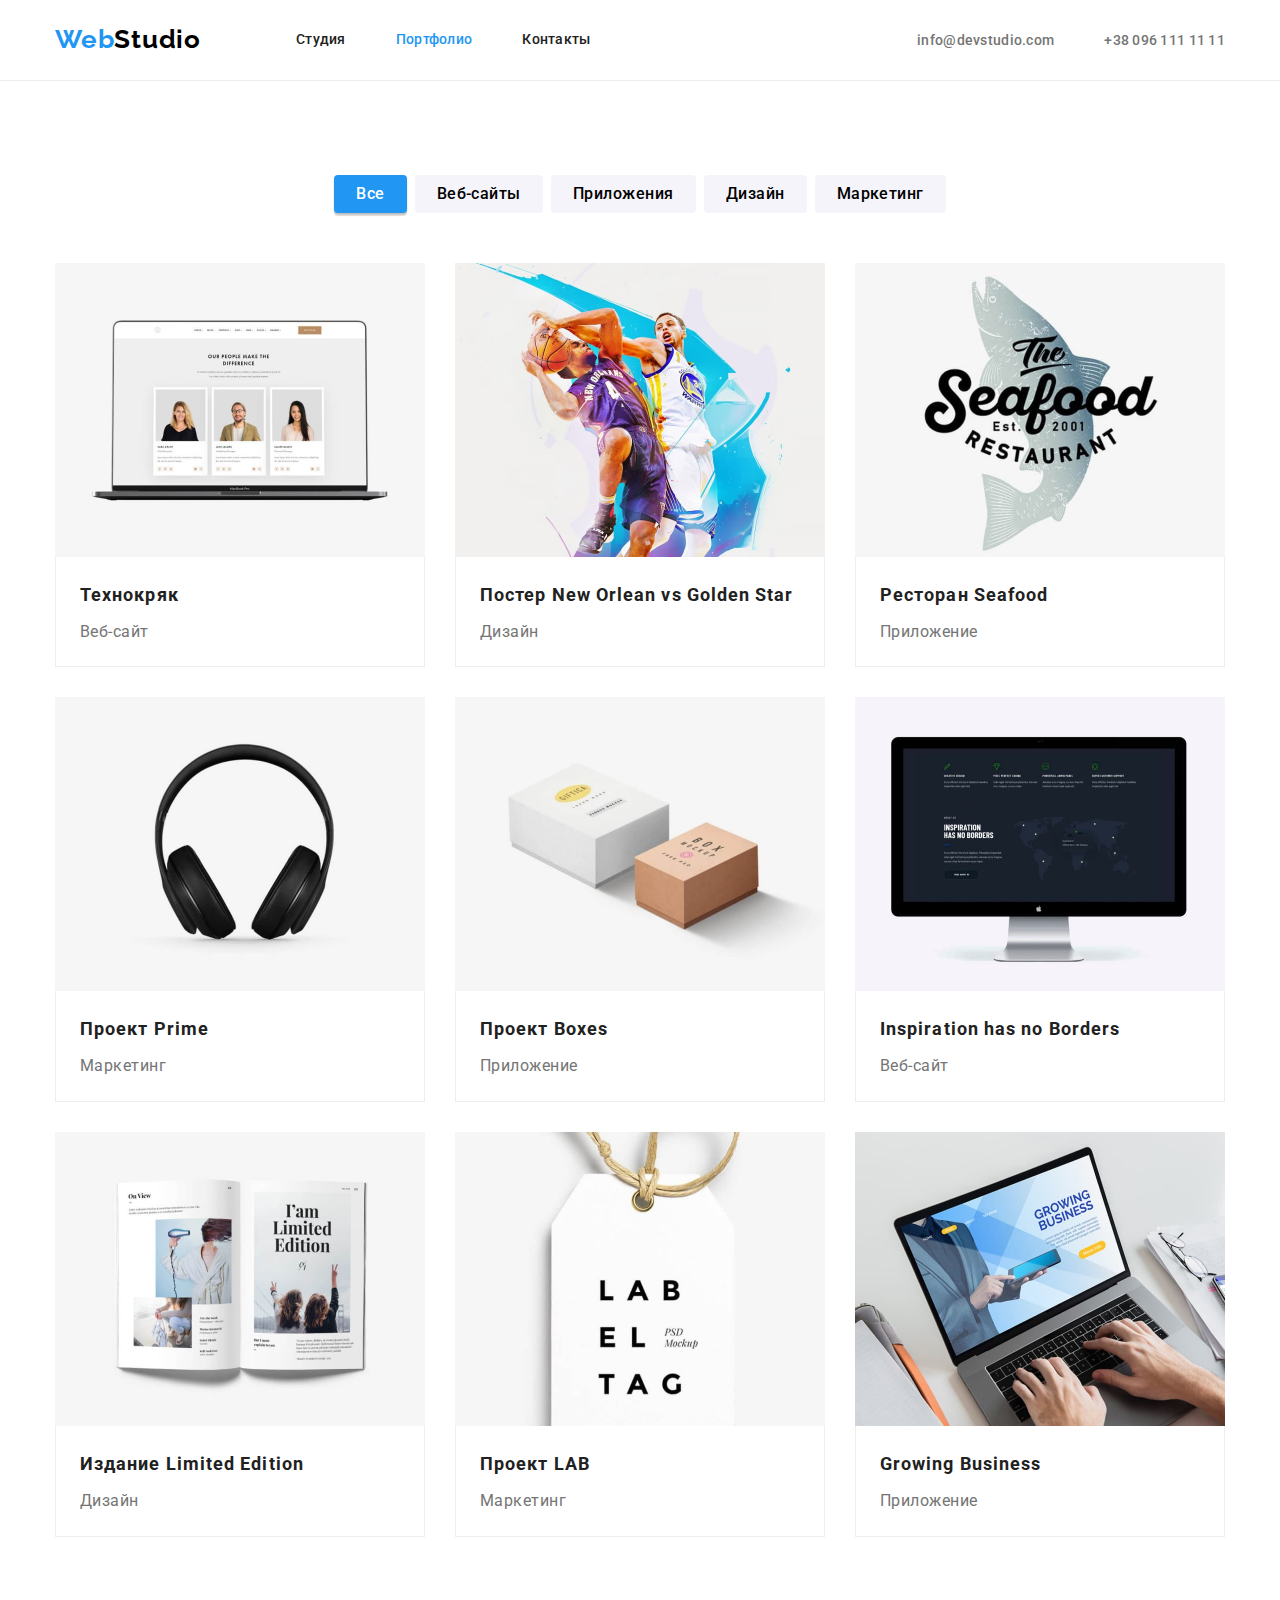
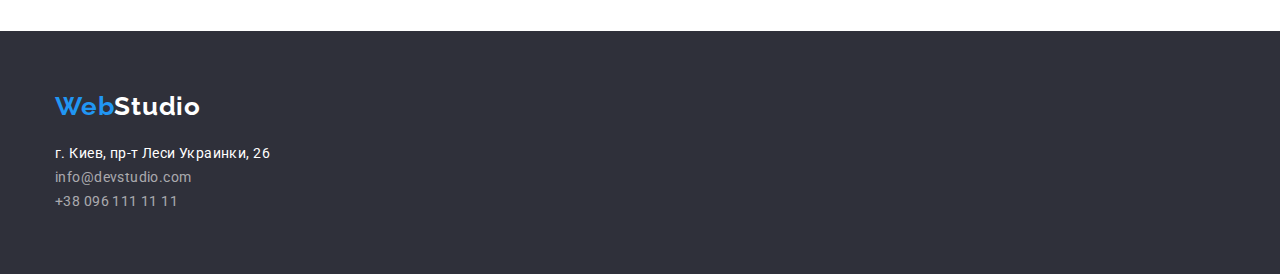
==== portfolio.html @ 75a1239a "copy hw3" ====
<!DOCTYPE html>
<html lang="ru">
<head>
    <meta charset="UTF-8">
    <meta http-equiv="X-UA-Compatible" content="IE=edge">
    <meta name="viewport" content="width=device-width, initial-scale=1.0">
    <title>Портфолио</title>
    <link rel="preconnect" href="https://fonts.googleapis.com">
    <link rel="preconnect" href="https://fonts.gstatic.com" crossorigin>
    <link href="https://fonts.googleapis.com/css2?family=Raleway:wght@700&family=Roboto:wght@400;500;700;900&display=swap" rel="stylesheet">
    <link rel="stylesheet" href="https://cdnjs.cloudflare.com/ajax/libs/modern-normalize/1.1.0/modern-normalize.min.css">
    <link rel="stylesheet" href="./css/styles.css">
</head>
<body>
    <!--Head-->
    <header class="head">
        <div class="container">
            <a href="index.html" class="logo"><span class="logo-part">Web</span>Studio</a>
            <nav class="navigation">
                <ul class="main-nav">
                    <li class="item-nav"><a class="link-nav link" href="index.html">Студия</a></li>
                    <li class="item-nav"><a class="link-nav link current" href="portfolio.html">Портфолио</a></li>
                    <li class="item-nav"><a class="link-nav link" href="contacts">Контакты</a></li>
                </ul>
            </nav>
            <ul class="contacts">
                <li class="contact"><a class="contact-mail link" href="mailto:info@devstudio.com">info@devstudio.com</a></li>
                <li class="contact"><a class="contact-tel link" href="tel:+380961111111">+38 096 111 11 11</a></li>
            </ul>
        </div>      
    </header>
    <!--Main-->
    <section class="section">
        <div class="container">
            <h1 hidden>Портфолио</h1>
            <ul class="filters">
                <li class="filter-item"><button class="filter activ" type="button">Все</button></li>
                <li class="filter-item"><button class="filter" type="button">Веб-сайты</button></li>
                <li class="filter-item"><button class="filter" type="button">Приложения</button></li>
                <li class="filter-item"><button class="filter" type="button">Дизайн</button></li>
                <li class="filter-item"><button class="filter" type="button">Маркетинг</button></li>
            </ul>
            <ul class="portfolio-list">
                <li class="portfolio-item">
                    <img src="./images/portfolio-image1.jpg" alt="МакБук про тремя фото на экране" width="370">
                    <div class="wrapper">
                        <h2 class="title-element">Технокряк</h2>
                        <p class="element-filter">Веб-сайт</p>
                    </div>
                </li>
                <li class="portfolio-item">
                    <img src="./images/portfolio-image2.jpg" alt="Постер с двумя баскетболистами" width="370">
                    <div class="wrapper">
                        <h2 class="title-element">Постер New Orlean vs Golden Star</h2>
                        <p class="element-filter">Дизайн</p>
                    </div>
                </li>
                <li class="portfolio-item">
                    <img src="./images/portfolio-image3.jpg" alt="Логотип ресторана Seafood" width="370">                
                    <div class="wrapper">
                        <h2 class="title-element">Ресторан Seafood</h2>
                        <p class="element-filter">Приложение</p>
                    </div>
                </li>
                <li class="portfolio-item">
                    <img src="./images/portfolio-image4.jpg" alt="Наушники" width="370">
                    <div class="wrapper">
                        <h2 class="title-element">Проект Prime</h2>
                        <p class="element-filter">Маркетинг</p>
                    </div>
                </li>
                <li class="portfolio-item">
                    <img src="./images/portfolio-image5.jpg" alt="2 подарочных коробочки, белая и коричневая" width="370">
                    <div class="wrapper">
                        <h2 class="title-element">Проект Boxes</h2>
                        <p class="element-filter">Приложение</p>
                    </div>
                </li>
                <li class="portfolio-item">
                    <img src="./images/portfolio-image6.jpg" alt="Монитор с сайтом" width="370">
                    <div class="wrapper">
                        <h2 class="title-element" lang="en">Inspiration has no Borders</h2>
                        <p class="element-filter">Веб-сайт</p>
                    </div>
                </li>
                <li class="portfolio-item">
                    <img src="./images/portfolio-image7.jpg" alt="Открытая книга" width="370">
                    <div class="wrapper">
                        <h2 class="title-element">Издание Limited Edition</h2>
                        <p class="element-filter">Дизайн</p>
                    </div>
                </li>
                <li class="portfolio-item">
                    <img src="./images/portfolio-image8.jpg" alt="Бирка с вещи" width="370">
                    <div class="wrapper">
                        <h2 class="title-element">Проект LAB</h2>
                        <p class="element-filter">Маркетинг</p>
                    </div>
                </li>
                <li class="portfolio-item">
                    <img src="./images/portfolio-image9.jpg" alt="Рбочий стол с ноутбуком, очками и документами" width="370">
                    <div class="wrapper">
                        <h2 class="title-element" lang="en">Growing Business</h2>
                        <p class="element-filter">Приложение</p>
                    </div>
                </li>
            </ul>
        </div>
    </section>
    <!--Footer-->
    <footer class="footer">
        <div class="container">
        <a href="index.html" class="logo"><span class="logo-part">Web</span>Studio</a>
            <ul class="footer-contacts">
                <li><address>г. Киев, пр-т Леси Украинки, 26</address></li>
                <li><a class="footer-link link" href="mailto:info@devstudio.com">info@devstudio.com</a></li>
                <li><a class="footer-link link" href="tel:+380961111111">+38 096 111 11 11</a></li>       
            </ul>
        </div>    
    </footer>
</body>
</html>
---- css/styles.css ----
:root {
    --primari-text-color: #212121;
    --secondary-text-color: #757575;
    --accent-color: #2196F3;
}

body {
    font-family: 'Roboto', sans-serif;
    color: var(--primari-text-color);  
}

* {
    /* outline: 2px solid tomato */
}

li {
    list-style-type: none;
}

.container {
    width: 1200px;
    padding-right: 15px;
    padding-left: 15px;
    margin: 0 auto;
}

.section {
    padding-top: 94px;
    padding-bottom: 94px;
}
/*header-styles*/

.head {
    border-bottom: 1px solid #ECECEC;
}
.head > .container {
    align-items: center;
    display: flex;
}

.logo {
    text-decoration: none;
    font-family: 'Raleway', sans-serif;
    font-style: normal;
    font-weight: 700;
    font-size: 26px;
    line-height: 1.2;  
    letter-spacing: 0.03em;    
    color: #000000;

    margin-right: 95px;
}

.logo-part {
    color: var(--accent-color);
}

.main-nav {
    display: flex;
    margin-top: 0px;
    padding-left: 0px;
    margin-bottom: 0px;
}

.link-nav {
    text-decoration: none;
    font-style: normal;
    font-weight: 500;
    font-size: 14px;
    line-height: 1.14;
    letter-spacing: 0.02em;
    color: var(--primari-text-color);
    display: block;
    padding-top: 32px;
    padding-bottom: 32px;
}

.item-nav:not(:last-child) {
    margin-right: 50px;
}

.current {
    color: var(--accent-color);
}

.contacts {
    display: flex;
    margin-top: 0px;
    margin-left: auto;
    margin-bottom: 0px;
    padding-left: 0px;
}

.contact:not(:last-child) {
    margin-right: 50px;
}
.contact-mail, .contact-tel {
    text-decoration: none;
    font-style: normal;
    font-weight: 500;
    font-size: 14px;
    line-height: 1.14;
    letter-spacing: 0.02em;
    color: var(--secondary-text-color);
    padding-top: 32px;
    padding-bottom: 32px;
}


.link:hover {
    color: var(--accent-color);
}

.link:focus {
    color: var(--accent-color);
}

/*Title*/

.hero {   
    background: #2F303A;
    padding: 200px 0; 
}

.hero > .container {
    padding: 0 auto;
    text-align: center;
}

.hero-title {
    font-style: normal;
    font-weight: 900;
    font-size: 44px;
    line-height: 1.36;
    letter-spacing: 0.06em; 
    text-transform: uppercase;    
    color: #FFFFFF;
    width: 700px;
    margin: 0 auto;
    margin-bottom: 30px;
}

.but-title {
    font-style: normal;
    font-weight: 700;
    font-size: 16px;
    line-height: 1.88;
    letter-spacing: 0.06em;   
    color: #FFFFFF;
    background: var(--accent-color);
    box-shadow: 0px 4px 4px rgba(0, 0, 0, 0.15);
    border-radius: 4px;
    width: 200px;
    height: 50px;
    cursor: pointer;
    border: 0;
}

.but-title:hover {
    background-color: #188CE8;
}

.but-title:focus {
    background-color: #188CE8;
}

/*about*/

.features {
    display: flex;
    align-self: auto;
    justify-content: space-between;
 
    max-width: 1200px;
    padding-left: 0px;
    margin-top: 0px;
    margin-bottom: 0px;
}

.features-item {
    max-width: 270px;
}

.features-item:not(:last-child) {
    margin-right: 30px;
}

.features-title {
    font-style: normal;
    font-weight: 700;
    font-size: 14px;
    line-height: 1.14;
    letter-spacing: 0.03em;
    text-transform: uppercase;

    margin-top: 0px;
    margin-bottom: 10px;
}

.features-text {
    font-style: normal;
    font-weight: 400;
    font-size: 14px;
    line-height: 1.71; 
    letter-spacing: 0.03em;   
    color: var(--secondary-text-color);

    margin-top: 0px;
    margin-bottom: 0px;
}

/*main work*/

.features-inner-title {   
    margin-top: 0px;
    margin-bottom: 50px;
}

.features-inner {
    padding-top: 0px;
}

.features-inner-title,
.title-team {
    font-style: normal;
    font-weight: 700;
    font-size: 36px;
    line-height: 1.17;
    text-align: center;
    letter-spacing: 0.03em;
}

.features-inner-list {
    display: flex;
    margin-top: 0px;
    margin-bottom: 0px;
    padding-left: 0px;
}

.features-inner-item:not(:last-child) {
    margin-right: 30px;
}

/*team*/

.team {
    background: #F5F4FA;
}

.title-team {
    margin-top: 0px;
    margin-bottom: 50px;
}

.team-list {
    display: flex;
    margin-top: 0px;
    margin-bottom: 0px;
    padding-left: 0px;
}

.team-item {
    background: #FFFFFF;
    box-shadow: 0px 1px 3px rgba(0, 0, 0, 0.12), 0px 1px 1px rgba(0, 0, 0, 0.14), 0px 2px 1px rgba(0, 0, 0, 0.2);
    border-radius: 0px 0px 4px 4px;
}

.team-item:not(:last-child) {
    margin-right: 30px;
}

.team-item > .wrapper {
    padding-top: 30px;
    padding-bottom: 30px;
}

.name {
    font-style: normal;
    font-weight: 500;
    font-size: 16px;
    line-height: 1.19;
    text-align: center;
    letter-spacing: 0.03em;

    margin-top: 0px;
    margin-bottom: 10px;
}

.position {
    font-style: normal;
    font-weight: 400;
    font-size: 16px;
    line-height: 1.19;  
    text-align: center;
    letter-spacing: 0.03em;
    color: var(--secondary-text-color);
    margin-top: 0px;
    margin-bottom: 0px;
}

/*footer*/

footer {
    background: #2F303A;
    padding: 60px 0;
}

footer > .container {
    display: flex;
    flex-direction: column;
}

footer .logo {
    color: #ffffff;
}

.footer-contacts {
    padding-left: 0px;
    margin-top: 20px;
    margin-bottom: 0px;
}

address {
    font-style: normal;
    font-weight: 400;
    font-size: 14px;
    line-height: 1.71;
    letter-spacing: 0.03em;
    color: #FFFFFF;
}

.footer-link {
    text-decoration: none;
    font-style: normal;
    font-weight: 400;
    font-size: 14px;
    line-height: 1.71;   
    letter-spacing: 0.03em;   
    color: rgba(255, 255, 255, 0.6);
}

/* portfolio*/

/*portfolio main*/

.filters {
    display: flex;
    justify-content: center;
    margin-top: 0px;
    margin-bottom: 50px;
    margin-left: 0px;
    padding-left: 0px;
}

.filter {
    font-family: 'Roboto';
    font-style: normal;
    font-weight: 500;
    font-size: 16px;
    line-height: 1.6;
    text-align: center;
    letter-spacing: 0.03em;
    background: #F5F4FA;
    border-radius: 4px;
    border: 0;
    cursor: pointer;
    
    padding: 6px 22px;
}

.filter-item:not(:last-child) {
    margin-right: 8px;
}

.activ {
    background: var(--accent-color);
    box-shadow: 0px 3px 1px rgba(0, 0, 0, 0.1),
        0px 1px 2px rgba(0, 0, 0, 0.08),
        0px 2px 2px rgba(0, 0, 0, 0.12);
    color: #FFFFFF;
}

.filter:hover {
    background: var(--accent-color);
    box-shadow: 0px 3px 1px rgba(0, 0, 0, 0.1),
        0px 1px 2px rgba(0, 0, 0, 0.08),
        0px 2px 2px rgba(0, 0, 0, 0.12);
    color: #FFFFFF;
}

.filter:focus {
    background: var(--accent-color);
    box-shadow: 0px 3px 1px rgba(0, 0, 0, 0.1),
        0px 1px 2px rgba(0, 0, 0, 0.08),
        0px 2px 2px rgba(0, 0, 0, 0.12); 
    color: #FFFFFF;   
}

.portfolio-list {
    display: flex;
    flex-wrap: wrap;

    margin-top: 0px;
    margin-bottom: 0px;
    padding-left: 0px;
}

.portfolio-item {
    margin-right: 30px;
    margin-bottom: 30px;
    background: #FFFFFF;
}

.portfolio-item:nth-child(3n) {
    margin-right: 0px;
}

.portfolio-item:nth-child(n+7) {
    margin-bottom: 0px;
}

.portfolio-item > .wrapper {
    padding: 20px 24px;
    border-right: 1px solid #EEEEEE;
    border-bottom: 1px solid #EEEEEE;
    border-left: 1px solid #EEEEEE;
}

.portfolio-item > img {
    display: block;
}

.title-element {
    font-style: normal;
    font-weight: 700;
    font-size: 18px;
    line-height: 2;
    letter-spacing: 0.06em;

    margin-top: 0px;
    margin-bottom: 4px;
}

.element-filter {
    font-style: normal;
    font-weight: 400;
    font-size: 16px;
    line-height: 1.87;
    letter-spacing: 0.03em;
    color: var(--secondary-text-color);

    margin-top: 0px;
    margin-bottom: 0px;
}
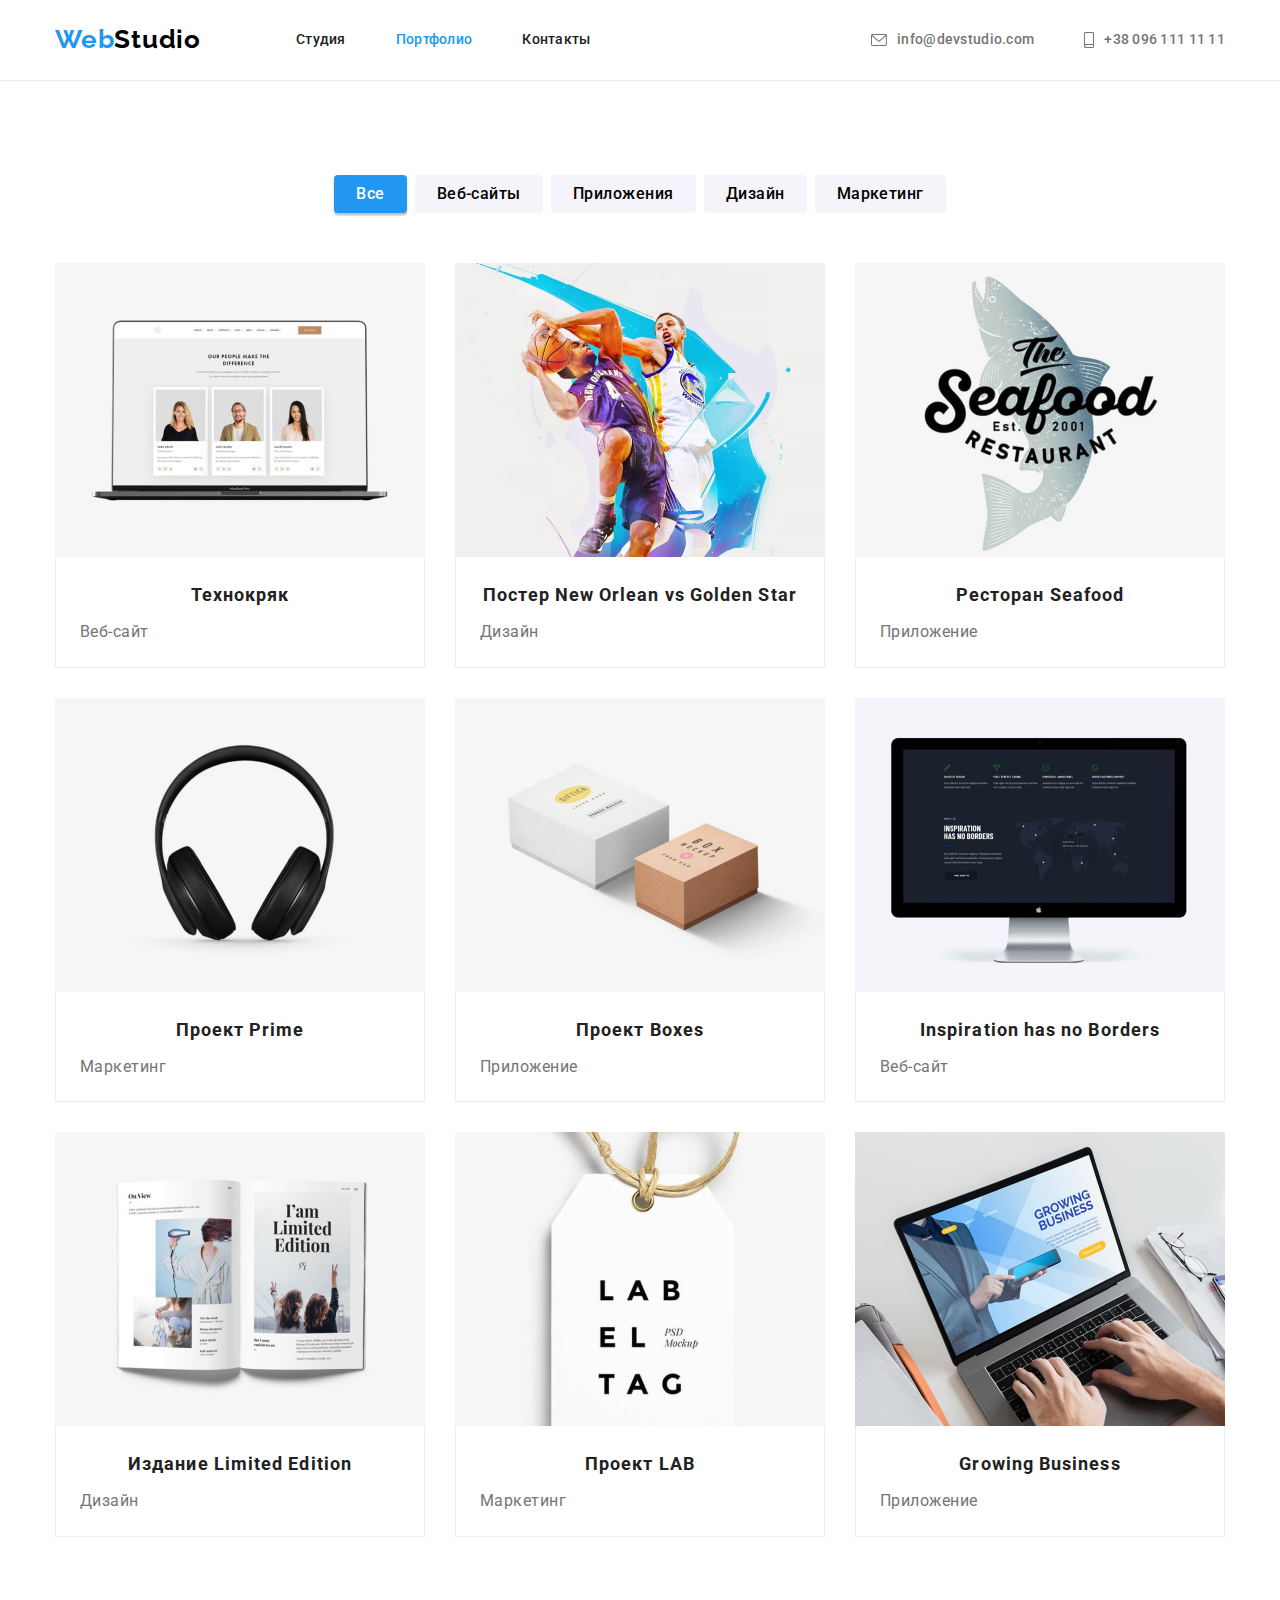
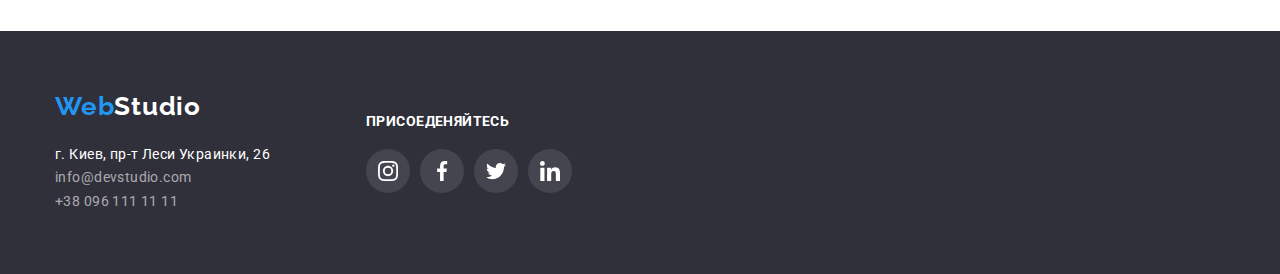
==== commit 2bb349cd: "ended work" ====
--- a/portfolio.html
+++ b/portfolio.html
@@ -24,8 +24,22 @@
                 </ul>
             </nav>
             <ul class="contacts">
-                <li class="contact"><a class="contact-mail link" href="mailto:info@devstudio.com">info@devstudio.com</a></li>
-                <li class="contact"><a class="contact-tel link" href="tel:+380961111111">+38 096 111 11 11</a></li>
+                <li class="contact">              
+                    <a class="contact-mail link" href="mailto:info@devstudio.com">
+                        <svg class="icon-envelope icon-contacts" width="16" height="12">
+                            <use href="./images/sprite.svg#icon-envelope"></use>
+                        </svg>
+                        info@devstudio.com
+                    </a>
+                </li>
+                <li class="contact">            
+                    <a class="contact-tel link" href="tel:+380961111111">
+                        <svg class="icon-smartphone icon-contacts" width="10" height="16">
+                            <use href="./images/sprite.svg#icon-smartphone"></use>
+                        </svg>
+                        +38 096 111 11 11
+                    </a>
+                </li>
             </ul>
         </div>      
     </header>
@@ -108,14 +122,49 @@
         </div>
     </section>
     <!--Footer-->
-    <footer class="footer">
-        <div class="container">
-        <a href="index.html" class="logo"><span class="logo-part">Web</span>Studio</a>
-            <ul class="footer-contacts">
-                <li><address>г. Киев, пр-т Леси Украинки, 26</address></li>
-                <li><a class="footer-link link" href="mailto:info@devstudio.com">info@devstudio.com</a></li>
-                <li><a class="footer-link link" href="tel:+380961111111">+38 096 111 11 11</a></li>       
-            </ul>
+    <footer>
+        <div class="container ">
+            <div class="footer-info">
+                <a href="index.html" class="logo"><span class="logo-part">Web</span>Studio</a>
+                <ul class="footer-contacts">
+                    <li><address>г. Киев, пр-т Леси Украинки, 26</address></li>
+                    <li><a class="footer-link link" href="mailto:info@devstudio.com">info@devstudio.com</a></li>
+                    <li><a class="footer-link link" href="tel:+380961111111">+38 096 111 11 11</a></li>       
+                </ul>
+            </div>
+            <div class="footer-social-links">
+                <h3 class="title-social-links">Присоеденяйтесь</h3>
+                <ul class="footer-social-list">
+                    <li class="footer-social-item">
+                        <a href="" class="footer-social-link">
+                            <svg class="social-icon">
+                                <use href="./images/sprite.svg#icon-instagram"></use>
+                            </svg>
+                        </a>
+                    </li>
+                    <li class="footer-social-item">
+                        <a href="" class="footer-social-link">
+                            <svg class="social-icon">
+                                <use href="./images/sprite.svg#icon-facebook"></use>
+                            </svg>
+                        </a>
+                    </li>
+                    <li class="footer-social-item">
+                        <a href="" class="footer-social-link">
+                            <svg class="social-icon">
+                                <use href="./images/sprite.svg#icon-twitter"></use>
+                            </svg>
+                        </a>
+                    </li>
+                    <li class="footer-social-item">
+                        <a href="" class="footer-social-link">
+                            <svg class="social-icon">
+                                <use href="./images/sprite.svg#icon-linkedin"></use>
+                            </svg>
+                        </a>
+                    </li>
+                </ul>
+            </div>
         </div>    
     </footer>
 </body>
--- a/css/styles.css
+++ b/css/styles.css
@@ -4,6 +4,9 @@
     --accent-color: #2196F3;
 }
 
+*, *::before, *::after {
+    box-sizing: border-box;}
+
 body {
     font-family: 'Roboto', sans-serif;
     color: var(--primari-text-color);  
@@ -15,6 +18,15 @@
 
 li {
     list-style-type: none;
+}
+
+h2 {
+    font-style: normal;
+    font-weight: 700;
+    font-size: 36px;
+    line-height: 1.17;
+    text-align: center;
+    letter-spacing: 0.03em;
 }
 
 .container {
@@ -91,10 +103,28 @@
     padding-left: 0px;
 }
 
+.contact {
+    display: flex;
+    justify-content: center;
+    align-items: center;
+}
+
 .contact:not(:last-child) {
     margin-right: 50px;
 }
+
+.icon-contacts {
+    fill: #757575;
+    margin-right: 10px;
+}
+
+.link:hover > .icon-contacts {
+    fill: #2196F3;
+}
+
 .contact-mail, .contact-tel {
+    display: flex;
+    align-items: center;
     text-decoration: none;
     font-style: normal;
     font-weight: 500;
@@ -117,9 +147,12 @@
 
 /*Title*/
 
-.hero {   
+.hero {
+    margin: 0 auto;  
     background: #2F303A;
-    padding: 200px 0; 
+    max-width: 1600px;
+    padding: 200px 0;
+    background-image: url(../images/background.jpg); 
 }
 
 .hero > .container {
@@ -192,9 +225,24 @@
     line-height: 1.14;
     letter-spacing: 0.03em;
     text-transform: uppercase;
-
+    
     margin-top: 0px;
     margin-bottom: 10px;
+}
+
+.icon-wrapper {
+    display: flex;
+    align-items: center;
+    justify-content: center;
+    height: 120px;
+    background: #F5F4FA;
+    border-radius: 4px;
+    margin-bottom: 30px;
+}
+
+.icon-wrapper > svg {
+    width: 70px;
+    height: 70px;
 }
 
 .features-text {
@@ -220,16 +268,6 @@
     padding-top: 0px;
 }
 
-.features-inner-title,
-.title-team {
-    font-style: normal;
-    font-weight: 700;
-    font-size: 36px;
-    line-height: 1.17;
-    text-align: center;
-    letter-spacing: 0.03em;
-}
-
 .features-inner-list {
     display: flex;
     margin-top: 0px;
@@ -295,19 +333,102 @@
     letter-spacing: 0.03em;
     color: var(--secondary-text-color);
     margin-top: 0px;
-    margin-bottom: 0px;
+    margin-bottom: 16px;
+}
+
+.social-link {
+    display: flex;
+    justify-content: center;
+    align-items: center;
+    width: 44px;
+    height: 44px;
+}
+
+.social-networks {
+    display: flex;
+    justify-content: center;
+    align-items: center;
+    padding-left: 0px;
+}
+
+.icon-social:not(:last-child) {
+    margin-right: 10px;
+}
+
+.icon-network {
+    width: 20px;
+    height: 20px;
+    fill: #AFB1B8;
+}
+
+.social-link:hover,
+.social-link:focus {  
+    background-color: #2196F3;
+    border-radius: 50%;
+}
+
+.social-link:hover > .icon-network,
+.social-link:focus > .icon-network {
+    fill: #ffffff;
+}
+
+/* regular client */
+
+.clients {
+    display: flex;
+    justify-content: center;
+    align-items: center;
+    padding-left: 0px;
+    margin-top: 0px;
+    margin-bottom: 0px;
+}
+
+.client-item:not(:last-child) {
+    margin-right: 30px;
+}
+
+.client-link {
+    display: flex;
+    justify-content: center;
+    align-items: center;
+    width: 170px;
+    height: 92px;
+    border: 1px solid #AFB1B8;
+    border-radius: 4px;
+}
+
+.client-link:hover,
+.client-link:focus {
+    border: 1px solid #2196F3;
+    border-radius: 4px;  
+}
+
+.logo-client {
+    height: 60px;
+    width: 106px;
+   fill: #AFB1B8;
+}
+
+.logo-client:hover {
+    fill: #2196F3;
+}
+
+.client-link:hover > .logo-client,
+.client-link:focus > .logo-client {
+    fill: #2196F3;
 }
 
 /*footer*/
 
 footer {
+    display: flex;
     background: #2F303A;
     padding: 60px 0;
 }
 
 footer > .container {
     display: flex;
-    flex-direction: column;
+    align-items: center;
 }
 
 footer .logo {
@@ -337,6 +458,60 @@
     line-height: 1.71;   
     letter-spacing: 0.03em;   
     color: rgba(255, 255, 255, 0.6);
+}
+
+/* footer-social-network */
+
+.footer-social-links {
+    margin-left: 70px;
+}
+
+.footer-social-list {
+    display: flex;
+    justify-content: center;
+    align-items: center;
+
+    padding-left: 0px;
+    margin-top: 0px;
+    margin-bottom: 0px;
+}
+
+.title-social-links {
+    font-size: 14px;
+    line-height: 16px;
+    letter-spacing: 0.03em;
+    text-transform: uppercase;
+    color: #FFFFFF;
+
+    margin-top: 0px;
+    margin-bottom: 20px;
+}
+
+.footer-social-item:not(:last-child) {
+    margin-right: 10px;
+}
+
+.footer-social-link {
+    display: flex;
+    justify-content: center;
+    align-items: center;
+    
+    background: rgba(255, 255, 255, 0.1);
+    border-radius: 50%;
+    
+    height: 44px;
+    width: 44px;
+}
+
+.footer-social-link:hover,
+.footer-social-link:focus {
+    background: #2196F3;
+}
+
+.social-icon {
+    height: 20px;
+    width: 20px;
+    fill: #ffffff;
 }
 
 /* portfolio*/
@@ -399,24 +574,16 @@
 .portfolio-list {
     display: flex;
     flex-wrap: wrap;
-
-    margin-top: 0px;
-    margin-bottom: 0px;
-    padding-left: 0px;
-}
-
-.portfolio-item {
-    margin-right: 30px;
-    margin-bottom: 30px;
-    background: #FFFFFF;
-}
-
-.portfolio-item:nth-child(3n) {
-    margin-right: 0px;
-}
-
-.portfolio-item:nth-child(n+7) {
-    margin-bottom: 0px;
+    gap: 30px;
+
+    margin-top: 0px;
+    margin-bottom: 0px;
+    padding-left: 0px;
+}
+
+.portfolio-item:hover {
+    box-shadow: 0px 1px 1px rgba(0, 0, 0, 0.12), 0px 4px 4px rgba(0, 0, 0, 0.06), 1px 4px 6px rgba(0, 0, 0, 0.16);
+    cursor: pointer;
 }
 
 .portfolio-item > .wrapper {
